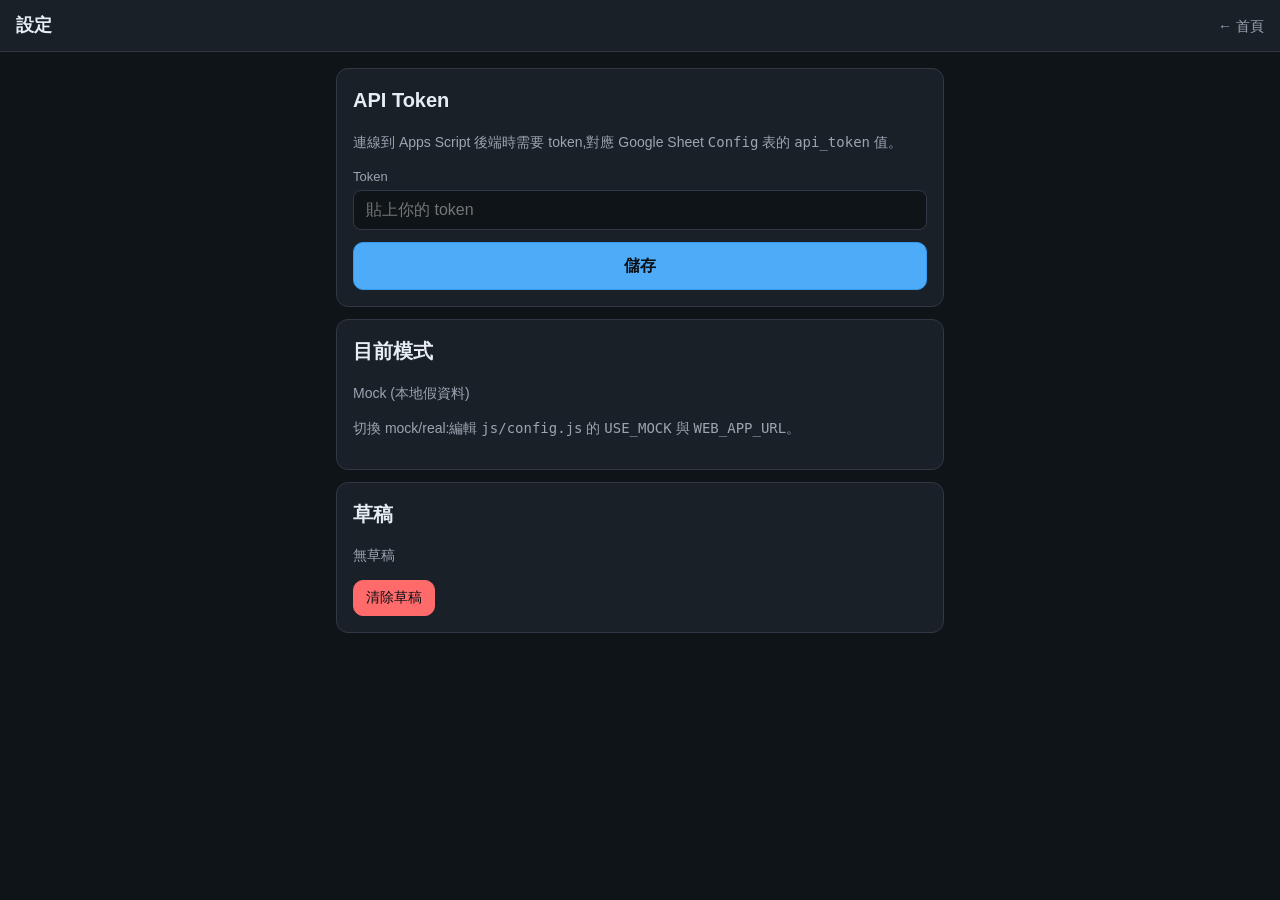
==== admin.html @ 7052d89c "init: workout tracker prototype (mock mode) Frontend: vanilla HTML/CSS/JS on GitHub Pages (mobile-fi" ====
<!doctype html>
<html lang="zh-Hant">
<head>
  <meta charset="utf-8">
  <meta name="viewport" content="width=device-width, initial-scale=1, viewport-fit=cover">
  <title>設定 · 健身記錄</title>
  <link rel="stylesheet" href="css/style.css">
</head>
<body>
  <header class="top-nav">
    <h1>設定</h1>
    <nav>
      <a href="index.html">← 首頁</a>
    </nav>
  </header>

  <main class="container">
    <div class="card">
      <h2>API Token</h2>
      <p class="dim">連線到 Apps Script 後端時需要 token,對應 Google Sheet <code>Config</code> 表的 <code>api_token</code> 值。</p>
      <label>Token</label>
      <input type="text" id="token-input" placeholder="貼上你的 token">
      <div class="spacer"></div>
      <button class="btn btn-primary btn-block" id="save-token">儲存</button>
    </div>

    <div class="card">
      <h2>目前模式</h2>
      <p id="mode-display" class="dim">—</p>
      <p class="dim">切換 mock/real:編輯 <code>js/config.js</code> 的 <code>USE_MOCK</code> 與 <code>WEB_APP_URL</code>。</p>
    </div>

    <div class="card">
      <h2>草稿</h2>
      <p class="dim" id="draft-info">—</p>
      <button class="btn btn-danger btn-sm" id="clear-draft">清除草稿</button>
    </div>
  </main>

  <div id="toast" class="toast"></div>

  <script src="js/config.js"></script>
  <script src="js/draft.js"></script>
  <script>
    (function () {
      const input = document.getElementById('token-input');
      input.value = localStorage.getItem('api_token') || '';
      document.getElementById('save-token').onclick = () => {
        localStorage.setItem('api_token', input.value.trim());
        const t = document.getElementById('toast');
        t.textContent = '已儲存';
        t.className = 'toast show success';
        setTimeout(() => t.className = 'toast', 1500);
      };

      document.getElementById('mode-display').textContent =
        window.APP_CONFIG.USE_MOCK ? 'Mock (本地假資料)' : `Real → ${window.APP_CONFIG.WEB_APP_URL || '(未設定 URL)'}`;

      const d = Draft.load();
      document.getElementById('draft-info').textContent = d
        ? `${d.session.date} · ${d.session.type} · ${d.items.length} 項動作 · 更新於 ${new Date(d.updated_at).toLocaleString('zh-TW')}`
        : '無草稿';
      document.getElementById('clear-draft').onclick = () => {
        if (confirm('確定清除草稿?')) {
          Draft.clear();
          location.reload();
        }
      };
    })();
  </script>
</body>
</html>
---- css/style.css ----
:root {
  --bg: #0f1419;
  --surface: #1a2028;
  --surface-2: #232b36;
  --border: #2f3844;
  --text: #e6edf3;
  --text-dim: #9aa5b1;
  --accent: #4dabf7;
  --accent-strong: #339af0;
  --success: #51cf66;
  --danger: #ff6b6b;
  --warn: #ffd43b;
}

* { box-sizing: border-box; }
html, body { margin: 0; padding: 0; }
body {
  font-family: -apple-system, BlinkMacSystemFont, "Segoe UI", "Noto Sans TC", sans-serif;
  background: var(--bg);
  color: var(--text);
  font-size: 16px;
  line-height: 1.5;
  padding-bottom: 88px;
}

/* --- Layout --- */
.container { max-width: 640px; margin: 0 auto; padding: 16px; }

header.top-nav {
  display: flex;
  justify-content: space-between;
  align-items: center;
  padding: 12px 16px;
  background: var(--surface);
  border-bottom: 1px solid var(--border);
  position: sticky;
  top: 0;
  z-index: 10;
}
header.top-nav h1 { margin: 0; font-size: 18px; }
header.top-nav nav a {
  color: var(--text-dim);
  text-decoration: none;
  margin-left: 12px;
  font-size: 14px;
}
header.top-nav nav a:hover { color: var(--text); }

/* --- Typography --- */
h1, h2, h3 { margin-top: 0; }
h2 { font-size: 20px; }
h3 { font-size: 16px; color: var(--text-dim); }
.dim { color: var(--text-dim); font-size: 14px; }
.mono { font-family: ui-monospace, "SF Mono", Menlo, monospace; }

/* --- Cards --- */
.card {
  background: var(--surface);
  border: 1px solid var(--border);
  border-radius: 12px;
  padding: 16px;
  margin-bottom: 12px;
}
.card-header {
  display: flex;
  justify-content: space-between;
  align-items: center;
  gap: 8px;
  margin-bottom: 8px;
}
.card-title { font-size: 17px; font-weight: 600; }

/* --- Buttons --- */
.btn {
  display: inline-flex;
  align-items: center;
  justify-content: center;
  min-height: 48px;
  padding: 0 20px;
  border-radius: 10px;
  border: 1px solid var(--border);
  background: var(--surface-2);
  color: var(--text);
  font-size: 16px;
  font-weight: 500;
  cursor: pointer;
  text-decoration: none;
  transition: transform 0.05s, background 0.1s;
}
.btn:active { transform: scale(0.98); }
.btn-primary {
  background: var(--accent);
  color: #0b0f14;
  border-color: var(--accent-strong);
  font-weight: 600;
}
.btn-primary:hover { background: var(--accent-strong); }
.btn-danger { background: var(--danger); color: #0b0f14; border-color: var(--danger); }
.btn-ghost { background: transparent; }
.btn-block { display: flex; width: 100%; }
.btn-sm { min-height: 36px; padding: 0 12px; font-size: 14px; }
.btn-icon { min-height: 36px; min-width: 36px; padding: 0; }

.btn-row { display: flex; gap: 8px; flex-wrap: wrap; }

/* --- Day-type big buttons (index) --- */
.day-type-grid {
  display: grid;
  grid-template-columns: 1fr;
  gap: 12px;
  margin-top: 16px;
}
.day-btn {
  min-height: 96px;
  font-size: 20px;
  font-weight: 600;
  border-radius: 14px;
  border: 2px solid var(--border);
  background: var(--surface);
  color: var(--text);
  cursor: pointer;
  display: flex;
  flex-direction: column;
  align-items: center;
  justify-content: center;
  gap: 4px;
}
.day-btn:active { transform: scale(0.98); }
.day-btn.recommended {
  border-color: var(--accent);
  box-shadow: 0 0 0 3px rgba(77, 171, 247, 0.15);
}
.day-btn .sub { font-size: 13px; color: var(--text-dim); font-weight: 400; }

/* --- Suggestion banner --- */
.banner {
  padding: 12px 14px;
  background: var(--surface-2);
  border-left: 3px solid var(--accent);
  border-radius: 8px;
  margin-bottom: 12px;
  font-size: 14px;
}
.banner-warn { border-left-color: var(--warn); }
.banner-danger { border-left-color: var(--danger); }
.banner a { color: var(--accent); }

/* --- Inputs --- */
input, select, textarea {
  width: 100%;
  padding: 10px 12px;
  background: var(--bg);
  border: 1px solid var(--border);
  border-radius: 8px;
  color: var(--text);
  font-size: 16px;
  font-family: inherit;
}
input:focus, select:focus, textarea:focus {
  outline: none;
  border-color: var(--accent);
}
label { display: block; font-size: 13px; color: var(--text-dim); margin-bottom: 4px; }

/* --- Set input row --- */
.set-item { margin-bottom: 6px; }
.set-row {
  display: grid;
  grid-template-columns: 32px 1fr 1fr 56px 96px;
  gap: 6px;
  align-items: center;
  margin-bottom: 4px;
}
.set-row .set-label {
  color: var(--text-dim);
  font-size: 14px;
  text-align: center;
  display: flex;
  align-items: center;
  justify-content: center;
  gap: 2px;
}
.set-row .set-label .pr-star { color: var(--warn); font-size: 13px; }
.set-row input { padding: 8px; text-align: center; }
.set-row .set-actions {
  display: flex;
  gap: 2px;
  justify-content: flex-end;
}
.set-row .btn-icon {
  border-color: transparent;
  background: transparent;
  color: var(--text-dim);
  min-width: 30px;
  min-height: 32px;
  padding: 0;
  font-size: 15px;
}
.set-row .btn-icon:hover { color: var(--text); }
.set-row .btn-check.done { color: var(--success); }
.set-row .btn-note.has-note { color: var(--accent); }
.set-row .btn-delete:hover { color: var(--danger); }

.set-item.done .set-row input { opacity: 0.55; }
.set-item.done .set-label { color: var(--success); }

.set-note {
  width: 100%;
  padding: 6px 10px;
  font-size: 13px;
  margin: 2px 0 6px;
  background: var(--bg);
  border: 1px solid var(--border);
  border-radius: 6px;
  color: var(--text);
}

.weight-warn {
  color: var(--warn);
  font-size: 11px;
  padding: 2px 4px 0;
  grid-column: 2 / 3;
  margin-top: -2px;
}

/* --- Rest timer widget --- */
.rest-timer {
  position: fixed;
  bottom: 84px;
  left: 50%;
  transform: translateX(-50%);
  width: calc(100% - 24px);
  max-width: 480px;
  background: var(--surface);
  border: 1px solid var(--accent);
  border-radius: 12px;
  padding: 12px 16px;
  z-index: 30;
  display: flex;
  align-items: center;
  justify-content: space-between;
  gap: 12px;
  box-shadow: 0 8px 24px rgba(0, 0, 0, 0.4);
}
.rest-timer.finished { border-color: var(--success); animation: pulse 0.5s 2; }
.rest-timer .timer-body { display: flex; flex-direction: column; }
.rest-timer .timer-display {
  font-size: 28px;
  font-weight: 700;
  font-variant-numeric: tabular-nums;
  color: var(--accent);
  line-height: 1;
}
.rest-timer.finished .timer-display { color: var(--success); }
.rest-timer .timer-label { font-size: 11px; color: var(--text-dim); margin-top: 2px; }
.rest-timer .timer-actions { display: flex; gap: 4px; }
.rest-timer .timer-actions .btn { min-height: 34px; padding: 0 8px; font-size: 12px; }

@keyframes pulse {
  0%, 100% { transform: translateX(-50%) scale(1); }
  50% { transform: translateX(-50%) scale(1.03); }
}

@media (max-width: 400px) {
  .set-row {
    grid-template-columns: 28px 1fr 1fr 48px 84px;
    gap: 4px;
  }
  .set-row .btn-icon { min-width: 26px; font-size: 14px; }
}

.last-hint {
  font-size: 13px;
  color: var(--text-dim);
  margin: 4px 0 10px;
  padding: 6px 10px;
  background: var(--bg);
  border-radius: 6px;
  display: inline-block;
}

.exercise-meta {
  display: flex;
  align-items: center;
  flex-wrap: wrap;
  gap: 8px;
  margin: 6px 0 4px;
}
.target-chip {
  font-size: 12px;
  padding: 3px 8px;
  border-radius: 999px;
  background: rgba(77, 171, 247, 0.12);
  color: var(--accent);
  border: 1px solid rgba(77, 171, 247, 0.3);
}
.hint-link {
  font-size: 12px;
  color: var(--accent);
  text-decoration: none;
}
.hint-link:hover { text-decoration: underline; }

.coach-tip {
  font-size: 13px;
  color: var(--text-dim);
  padding: 8px 10px;
  margin: 4px 0 8px;
  background: rgba(255, 212, 59, 0.05);
  border-left: 2px solid var(--warn);
  border-radius: 4px;
  line-height: 1.45;
}

.substitute-select {
  min-height: 36px;
  padding: 4px 8px;
  font-size: 13px;
  background: var(--surface-2);
  border: 1px solid var(--border);
  color: var(--text);
  border-radius: 6px;
  max-width: 140px;
}

/* --- Bottom fixed bar (session page) --- */
.bottom-bar {
  position: fixed;
  bottom: 0; left: 0; right: 0;
  padding: 12px 16px;
  background: var(--surface);
  border-top: 1px solid var(--border);
  display: flex;
  gap: 8px;
  z-index: 20;
}
.bottom-bar .btn { flex: 1; }

/* --- History list --- */
.session-row {
  display: flex;
  justify-content: space-between;
  padding: 12px;
  border-bottom: 1px solid var(--border);
  cursor: pointer;
}
.session-row:hover { background: var(--surface-2); }
.session-row .meta { color: var(--text-dim); font-size: 13px; }

/* --- Toast --- */
.toast {
  position: fixed;
  top: 20px; left: 50%; transform: translateX(-50%);
  padding: 10px 16px;
  background: var(--surface);
  border: 1px solid var(--border);
  border-radius: 8px;
  z-index: 100;
  font-size: 14px;
  opacity: 0;
  transition: opacity 0.2s;
  pointer-events: none;
}
.toast.show { opacity: 1; }
.toast.success { border-color: var(--success); }
.toast.error { border-color: var(--danger); }

/* --- Utility --- */
.spacer { height: 12px; }
.hidden { display: none !important; }
.text-danger { color: var(--danger); }
.text-warn { color: var(--warn); }
.text-success { color: var(--success); }
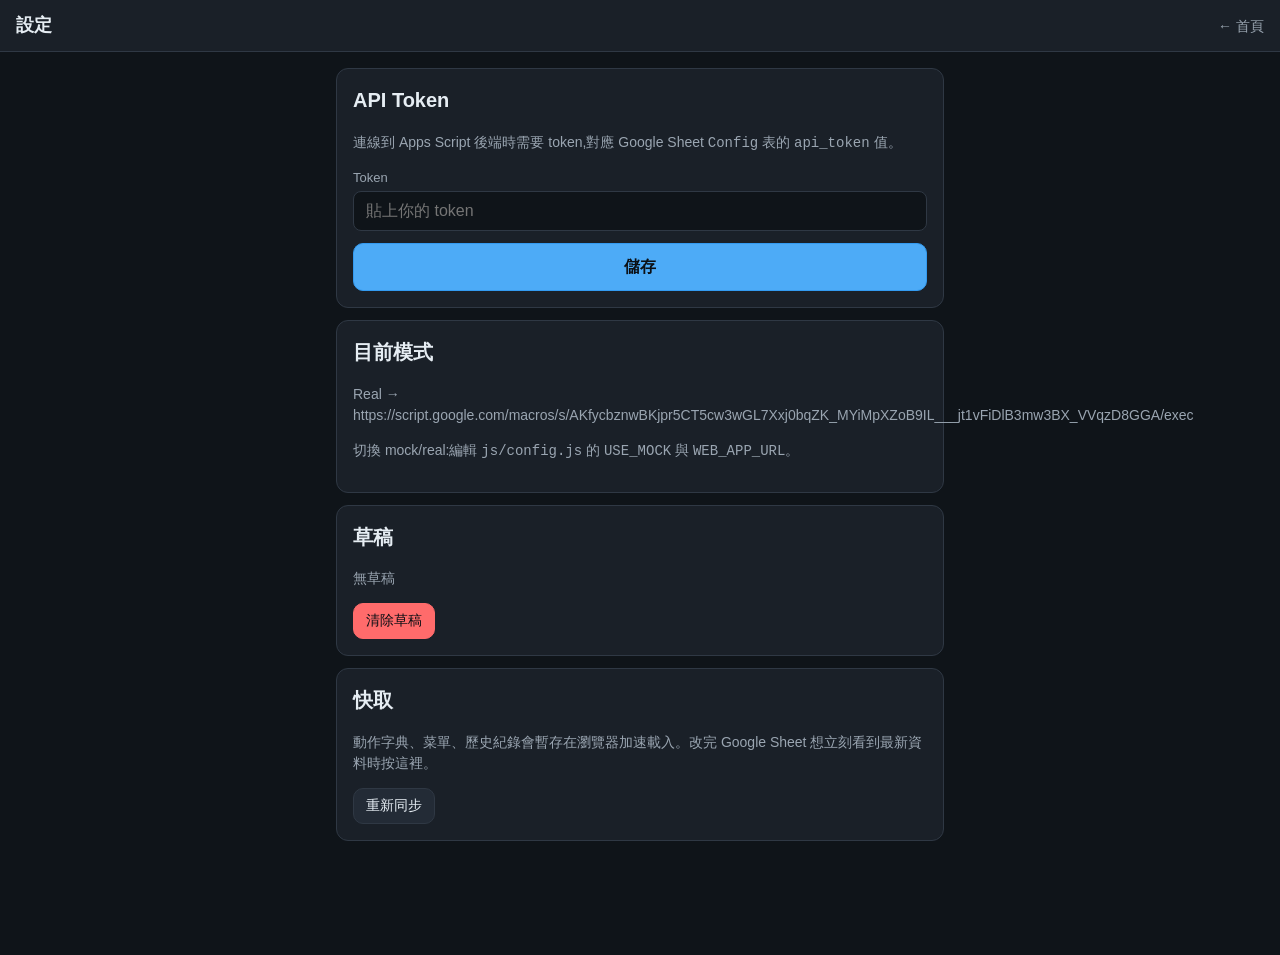
==== commit 3ea74694: "feat: SWR cache + per-set rest input (drop unreliable rest timer) - new js/cache.js SWR layer: pages" ====
--- a/admin.html
+++ b/admin.html
@@ -35,11 +35,18 @@
       <p class="dim" id="draft-info">—</p>
       <button class="btn btn-danger btn-sm" id="clear-draft">清除草稿</button>
     </div>
+
+    <div class="card">
+      <h2>快取</h2>
+      <p class="dim">動作字典、菜單、歷史紀錄會暫存在瀏覽器加速載入。改完 Google Sheet 想立刻看到最新資料時按這裡。</p>
+      <button class="btn btn-sm" id="clear-cache">重新同步</button>
+    </div>
   </main>
 
   <div id="toast" class="toast"></div>
 
   <script src="js/config.js"></script>
+  <script src="js/cache.js"></script>
   <script src="js/draft.js"></script>
   <script>
     (function () {
@@ -66,6 +73,14 @@
           location.reload();
         }
       };
+
+      document.getElementById('clear-cache').onclick = () => {
+        Cache.bustAll();
+        const t = document.getElementById('toast');
+        t.textContent = '已清除快取,回首頁重新載入即可看到最新資料';
+        t.className = 'toast show success';
+        setTimeout(() => t.className = 'toast', 2500);
+      };
     })();
   </script>
 </body>
--- a/css/style.css
+++ b/css/style.css
@@ -143,7 +143,7 @@
 }
 .banner-warn { border-left-color: var(--warn); }
 .banner-danger { border-left-color: var(--danger); }
-.banner a { color: var(--accent); }
+.banner a:not(.btn) { color: var(--accent); }
 
 /* --- Inputs --- */
 input, select, textarea {
@@ -166,7 +166,7 @@
 .set-item { margin-bottom: 6px; }
 .set-row {
   display: grid;
-  grid-template-columns: 32px 1fr 1fr 56px 96px;
+  grid-template-columns: 32px 80px 80px 52px 60px 1fr;
   gap: 6px;
   align-items: center;
   margin-bottom: 4px;
@@ -223,47 +223,15 @@
   margin-top: -2px;
 }
 
-/* --- Rest timer widget --- */
-.rest-timer {
-  position: fixed;
-  bottom: 84px;
-  left: 50%;
-  transform: translateX(-50%);
-  width: calc(100% - 24px);
-  max-width: 480px;
-  background: var(--surface);
-  border: 1px solid var(--accent);
-  border-radius: 12px;
-  padding: 12px 16px;
-  z-index: 30;
-  display: flex;
-  align-items: center;
-  justify-content: space-between;
-  gap: 12px;
-  box-shadow: 0 8px 24px rgba(0, 0, 0, 0.4);
-}
-.rest-timer.finished { border-color: var(--success); animation: pulse 0.5s 2; }
-.rest-timer .timer-body { display: flex; flex-direction: column; }
-.rest-timer .timer-display {
-  font-size: 28px;
-  font-weight: 700;
-  font-variant-numeric: tabular-nums;
-  color: var(--accent);
-  line-height: 1;
-}
-.rest-timer.finished .timer-display { color: var(--success); }
-.rest-timer .timer-label { font-size: 11px; color: var(--text-dim); margin-top: 2px; }
-.rest-timer .timer-actions { display: flex; gap: 4px; }
-.rest-timer .timer-actions .btn { min-height: 34px; padding: 0 8px; font-size: 12px; }
-
-@keyframes pulse {
-  0%, 100% { transform: translateX(-50%) scale(1); }
-  50% { transform: translateX(-50%) scale(1.03); }
-}
+/* --- Per-set rest input (inline in .set-row) --- */
+/* 移除 number input 的上下箭頭,和 kg/reps/rir 一致乾淨 */
+.set-rest::-webkit-outer-spin-button,
+.set-rest::-webkit-inner-spin-button { -webkit-appearance: none; margin: 0; }
+.set-rest { -moz-appearance: textfield; }
 
 @media (max-width: 400px) {
   .set-row {
-    grid-template-columns: 28px 1fr 1fr 48px 84px;
+    grid-template-columns: 24px 62px 62px 42px 52px 1fr;
     gap: 4px;
   }
   .set-row .btn-icon { min-width: 26px; font-size: 14px; }
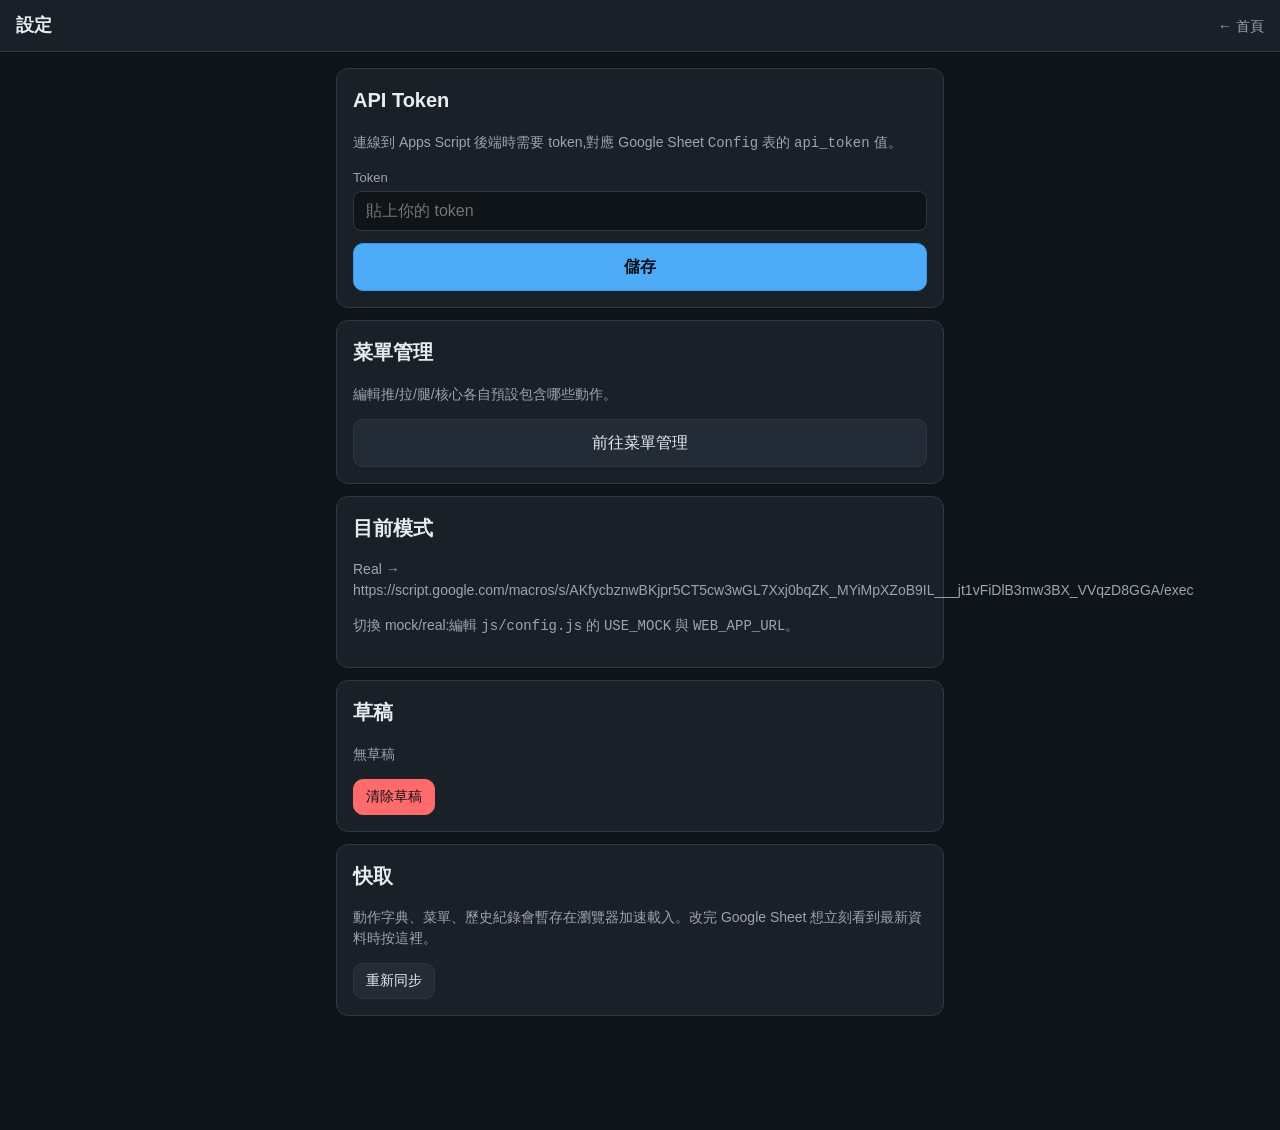
==== commit a9b8c762: "feat: free body-part picker + editable default menus - index.html: add "更多選項" modal to freely check " ====
--- a/admin.html
+++ b/admin.html
@@ -22,6 +22,12 @@
       <input type="text" id="token-input" placeholder="貼上你的 token">
       <div class="spacer"></div>
       <button class="btn btn-primary btn-block" id="save-token">儲存</button>
+    </div>
+
+    <div class="card">
+      <h2>菜單管理</h2>
+      <p class="dim">編輯推/拉/腿/核心各自預設包含哪些動作。</p>
+      <a class="btn btn-block" href="menu.html">前往菜單管理</a>
     </div>
 
     <div class="card">
--- a/css/style.css
+++ b/css/style.css
@@ -132,6 +132,57 @@
 }
 .day-btn .sub { font-size: 13px; color: var(--text-dim); font-weight: 400; }
 
+/* --- More-options modal (index) --- */
+.modal-backdrop {
+  position: fixed;
+  inset: 0;
+  background: rgba(0, 0, 0, 0.55);
+  display: flex;
+  align-items: center;
+  justify-content: center;
+  padding: 16px;
+  z-index: 50;
+}
+.modal-card {
+  width: 100%;
+  max-width: 420px;
+  background: var(--surface);
+  border: 1px solid var(--border);
+  border-radius: 14px;
+  padding: 20px;
+}
+.checkbox-row {
+  display: flex;
+  align-items: center;
+  gap: 10px;
+  padding: 10px 4px;
+  border-bottom: 1px solid var(--border);
+  font-size: 16px;
+  cursor: pointer;
+}
+.checkbox-row:last-of-type { border-bottom: none; }
+.checkbox-row input[type="checkbox"] {
+  width: 22px;
+  height: 22px;
+  flex: none;
+  accent-color: var(--accent);
+  cursor: pointer;
+}
+
+/* --- Menu management (menu.html) --- */
+.menu-item-row {
+  display: flex;
+  justify-content: space-between;
+  align-items: center;
+  padding: 8px 0;
+  border-bottom: 1px solid var(--border);
+}
+.menu-item-row:last-of-type { border-bottom: none; }
+.menu-add-select {
+  max-width: none;
+  flex: 1;
+}
+
 /* --- Suggestion banner --- */
 .banner {
   padding: 12px 14px;
@@ -166,7 +217,7 @@
 .set-item { margin-bottom: 6px; }
 .set-row {
   display: grid;
-  grid-template-columns: 32px 80px 80px 52px 60px 1fr;
+  grid-template-columns: 32px 80px 80px 68px 60px 1fr;
   gap: 6px;
   align-items: center;
   margin-bottom: 4px;
@@ -231,7 +282,7 @@
 
 @media (max-width: 400px) {
   .set-row {
-    grid-template-columns: 24px 62px 62px 42px 52px 1fr;
+    grid-template-columns: 24px 62px 62px 56px 52px 1fr;
     gap: 4px;
   }
   .set-row .btn-icon { min-width: 26px; font-size: 14px; }
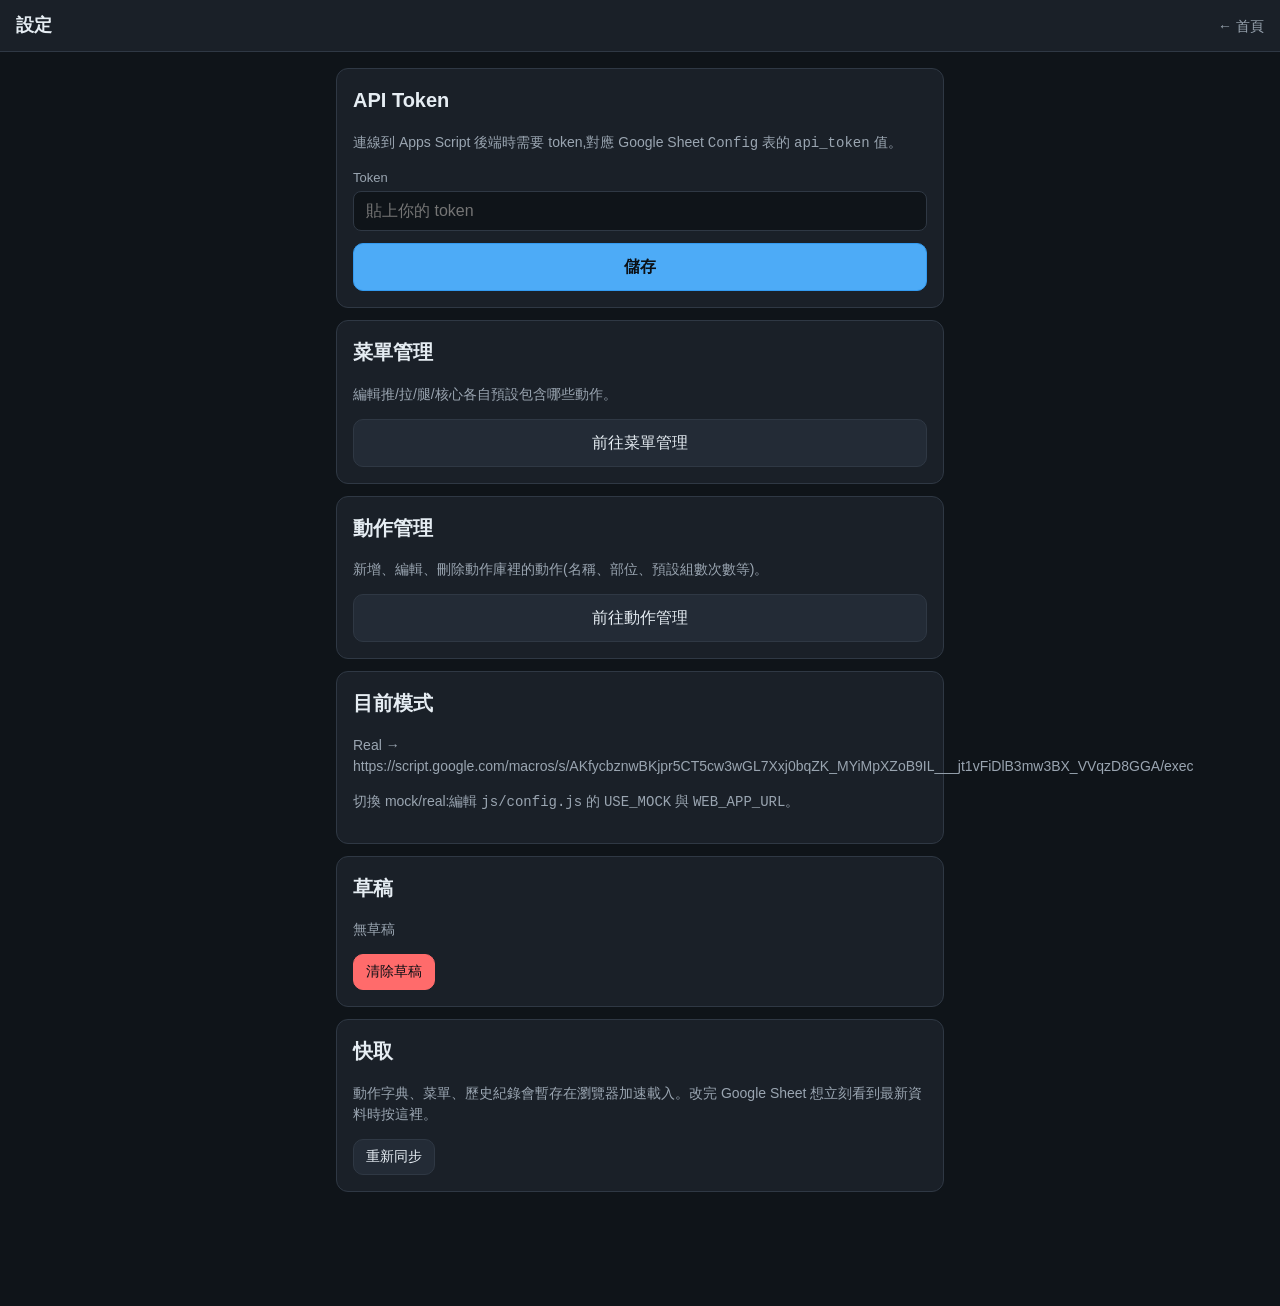
==== commit 78e5b923: "feat: add exercise library management (create/edit/delete) - New exercises.html + js/app-exercises.j" ====
--- a/admin.html
+++ b/admin.html
@@ -28,6 +28,12 @@
       <h2>菜單管理</h2>
       <p class="dim">編輯推/拉/腿/核心各自預設包含哪些動作。</p>
       <a class="btn btn-block" href="menu.html">前往菜單管理</a>
+    </div>
+
+    <div class="card">
+      <h2>動作管理</h2>
+      <p class="dim">新增、編輯、刪除動作庫裡的動作(名稱、部位、預設組數次數等)。</p>
+      <a class="btn btn-block" href="exercises.html">前往動作管理</a>
     </div>
 
     <div class="card">
